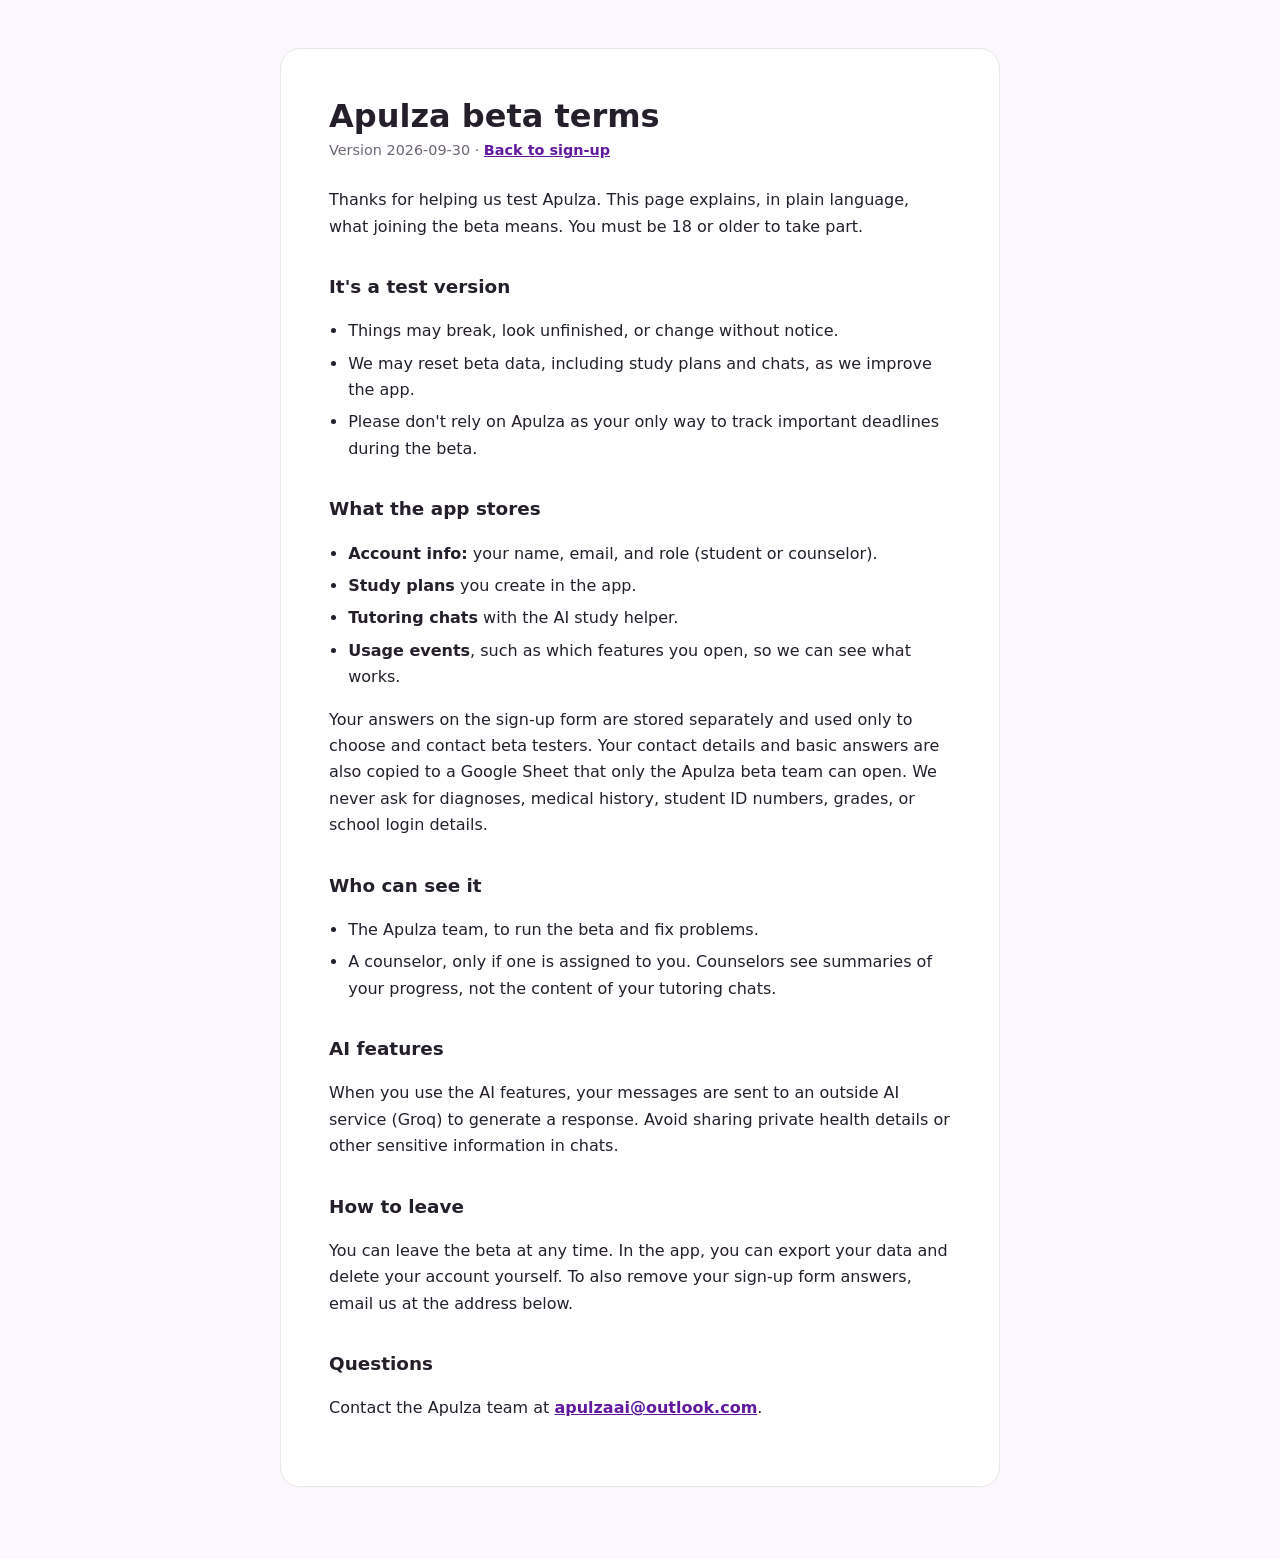
==== public/beta-terms.html @ bb0e5d24 "Added beta tester sign-up with D1 storage and Google Sheet sync" ====
<!doctype html>
<html lang="en">
  <head>
    <meta charset="UTF-8" />
    <meta name="viewport" content="width=device-width, initial-scale=1.0" />
    <title>Apulza Beta Terms</title>
    <meta name="description" content="What to expect, what we store, and how to leave the Apulza beta." />
    <style>
      :root {
        --bg: #fbf7ff;
        --surface: #ffffff;
        --text: #241f2b;
        --muted: #6e6676;
        --border: #ece6e0;
        --primary: #611a9f;
        color-scheme: light dark;
      }
      @media (prefers-color-scheme: dark) {
        :root {
          --bg: #19151e;
          --surface: #221c27;
          --text: #f1ebf4;
          --muted: #b7adbd;
          --border: #3a3140;
          --primary: #cfa6ec;
        }
      }
      * { box-sizing: border-box; }
      body {
        margin: 0;
        background: var(--bg);
        color: var(--text);
        font: 16px/1.65 system-ui, -apple-system, "Segoe UI", sans-serif;
      }
      main {
        width: min(720px, calc(100% - 32px));
        margin: 48px auto 72px;
        border: 1px solid var(--border);
        border-radius: 20px;
        padding: clamp(24px, 5vw, 48px);
        background: var(--surface);
      }
      h1 { margin: 0 0 4px; font-size: 2rem; line-height: 1.2; }
      h2 { margin: 32px 0 8px; font-size: 1.15rem; }
      p, li { color: var(--text); }
      ul { padding-left: 1.2em; }
      li + li { margin-top: 6px; }
      a { color: var(--primary); font-weight: 600; }
      .meta { margin: 0 0 24px; color: var(--muted); font-size: 0.9rem; }
    </style>
  </head>
  <body>
    <main>
      <h1>Apulza beta terms</h1>
      <p class="meta">Version 2026-09-30 · <a href="/#beta">Back to sign-up</a></p>

      <p>
        Thanks for helping us test Apulza. This page explains, in plain language, what joining the
        beta means. You must be 18 or older to take part.
      </p>

      <h2>It's a test version</h2>
      <ul>
        <li>Things may break, look unfinished, or change without notice.</li>
        <li>We may reset beta data, including study plans and chats, as we improve the app.</li>
        <li>Please don't rely on Apulza as your only way to track important deadlines during the beta.</li>
      </ul>

      <h2>What the app stores</h2>
      <ul>
        <li><strong>Account info:</strong> your name, email, and role (student or counselor).</li>
        <li><strong>Study plans</strong> you create in the app.</li>
        <li><strong>Tutoring chats</strong> with the AI study helper.</li>
        <li><strong>Usage events</strong>, such as which features you open, so we can see what works.</li>
      </ul>
      <p>
        Your answers on the sign-up form are stored separately and used only to choose and contact
        beta testers. Your contact details and basic answers are also copied to a Google Sheet that
        only the Apulza beta team can open. We never ask for diagnoses, medical history, student ID
        numbers, grades, or school login details.
      </p>

      <h2>Who can see it</h2>
      <ul>
        <li>The Apulza team, to run the beta and fix problems.</li>
        <li>
          A counselor, only if one is assigned to you. Counselors see summaries of your progress,
          not the content of your tutoring chats.
        </li>
      </ul>

      <h2>AI features</h2>
      <p>
        When you use the AI features, your messages are sent to an outside AI service (Groq) to
        generate a response. Avoid sharing private health details or other sensitive information
        in chats.
      </p>

      <h2>How to leave</h2>
      <p>
        You can leave the beta at any time. In the app, you can export your data and delete your
        account yourself. To also remove your sign-up form answers, email us at the address below.
      </p>

      <h2>Questions</h2>
      <p>
        Contact the Apulza team at <a href="mailto:apulzaai@outlook.com">apulzaai@outlook.com</a>.
      </p>
    </main>
  </body>
</html>
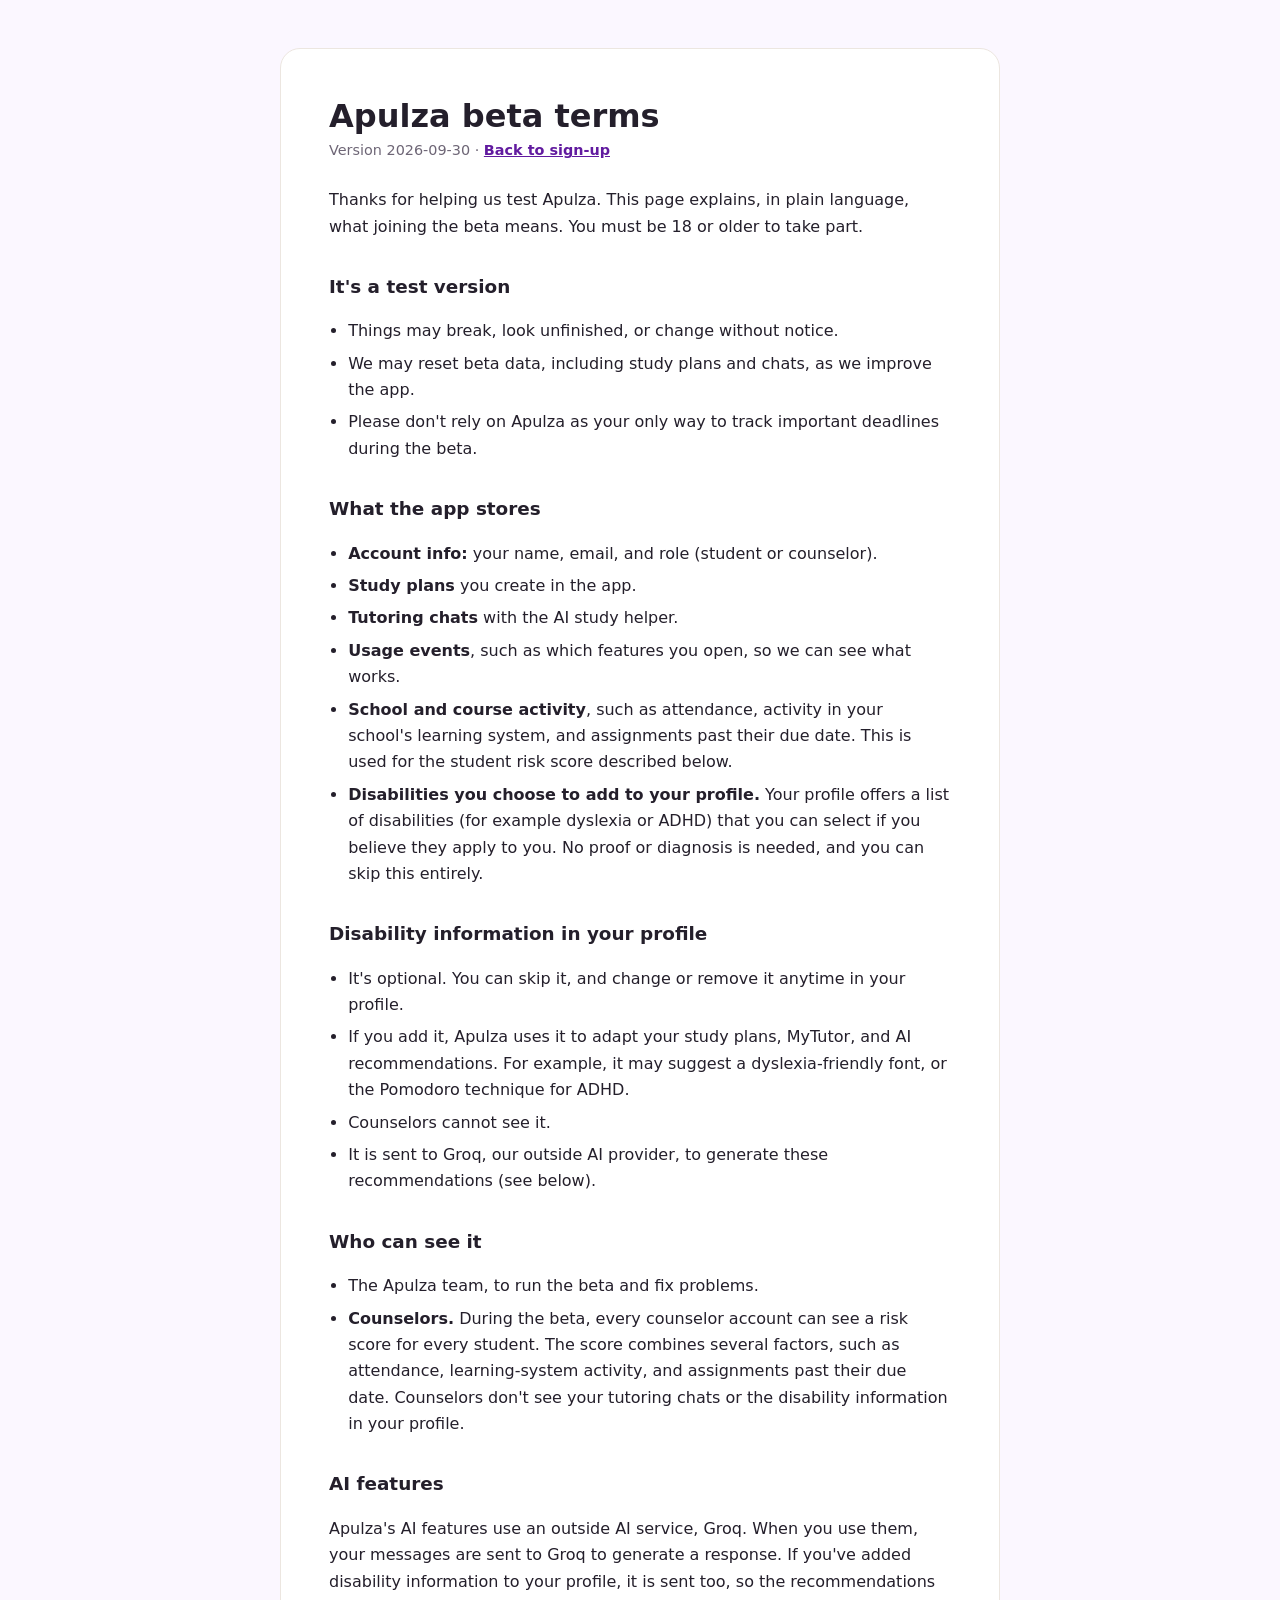
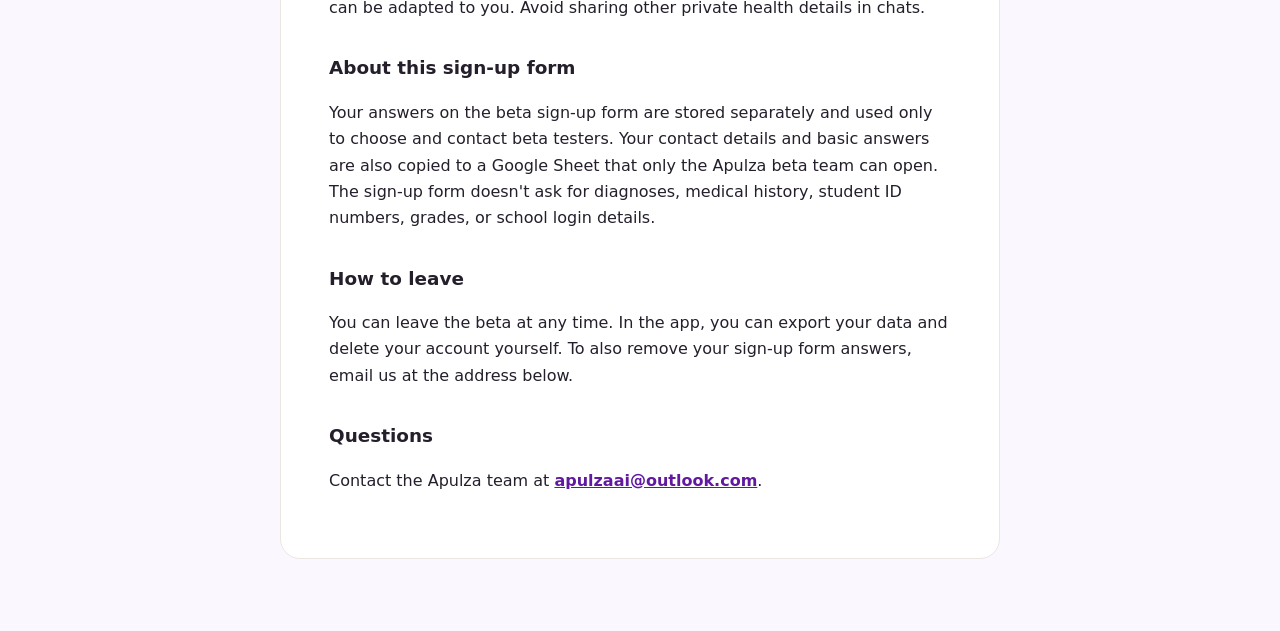
==== commit d8eadd36: "corrected beta terms: profile disability data, counselor risk scores, Groq" ====
--- a/public/beta-terms.html
+++ b/public/beta-terms.html
@@ -72,28 +72,54 @@
         <li><strong>Study plans</strong> you create in the app.</li>
         <li><strong>Tutoring chats</strong> with the AI study helper.</li>
         <li><strong>Usage events</strong>, such as which features you open, so we can see what works.</li>
+        <li>
+          <strong>School and course activity</strong>, such as attendance, activity in your school's
+          learning system, and assignments past their due date. This is used for the student risk
+          score described below.
+        </li>
+        <li>
+          <strong>Disabilities you choose to add to your profile.</strong> Your profile offers a list
+          of disabilities (for example dyslexia or ADHD) that you can select if you believe they apply
+          to you. No proof or diagnosis is needed, and you can skip this entirely.
+        </li>
       </ul>
-      <p>
-        Your answers on the sign-up form are stored separately and used only to choose and contact
-        beta testers. Your contact details and basic answers are also copied to a Google Sheet that
-        only the Apulza beta team can open. We never ask for diagnoses, medical history, student ID
-        numbers, grades, or school login details.
-      </p>
+
+      <h2>Disability information in your profile</h2>
+      <ul>
+        <li>It's optional. You can skip it, and change or remove it anytime in your profile.</li>
+        <li>
+          If you add it, Apulza uses it to adapt your study plans, MyTutor, and AI recommendations.
+          For example, it may suggest a dyslexia-friendly font, or the Pomodoro technique for ADHD.
+        </li>
+        <li>Counselors cannot see it.</li>
+        <li>It is sent to Groq, our outside AI provider, to generate these recommendations (see below).</li>
+      </ul>
 
       <h2>Who can see it</h2>
       <ul>
         <li>The Apulza team, to run the beta and fix problems.</li>
         <li>
-          A counselor, only if one is assigned to you. Counselors see summaries of your progress,
-          not the content of your tutoring chats.
+          <strong>Counselors.</strong> During the beta, every counselor account can see a risk score
+          for every student. The score combines several factors, such as attendance, learning-system
+          activity, and assignments past their due date. Counselors don't see your tutoring chats or
+          the disability information in your profile.
         </li>
       </ul>
 
       <h2>AI features</h2>
       <p>
-        When you use the AI features, your messages are sent to an outside AI service (Groq) to
-        generate a response. Avoid sharing private health details or other sensitive information
-        in chats.
+        Apulza's AI features use an outside AI service, Groq. When you use them, your messages are
+        sent to Groq to generate a response. If you've added disability information to your
+        profile, it is sent too, so the recommendations can be adapted to you. Avoid sharing other
+        private health details in chats.
+      </p>
+
+      <h2>About this sign-up form</h2>
+      <p>
+        Your answers on the beta sign-up form are stored separately and used only to choose and
+        contact beta testers. Your contact details and basic answers are also copied to a Google
+        Sheet that only the Apulza beta team can open. The sign-up form doesn't ask for diagnoses,
+        medical history, student ID numbers, grades, or school login details.
       </p>
 
       <h2>How to leave</h2>
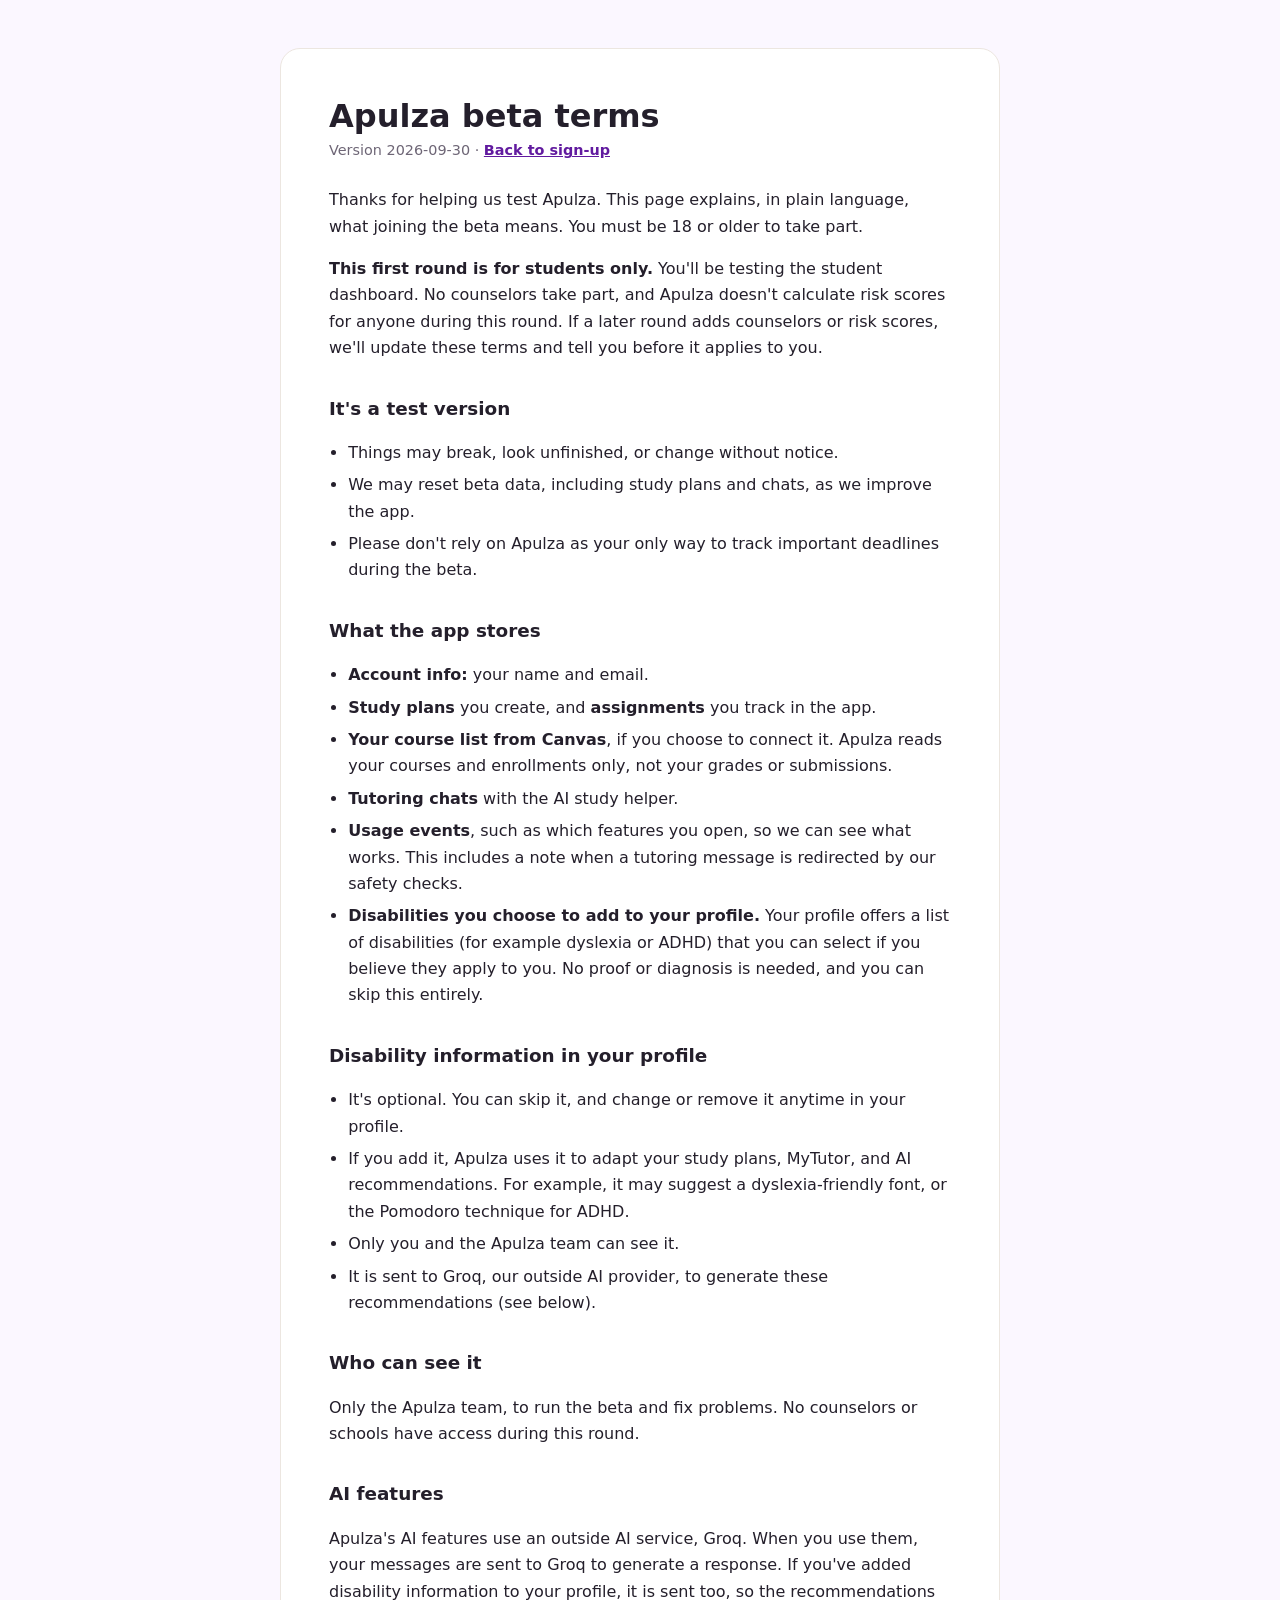
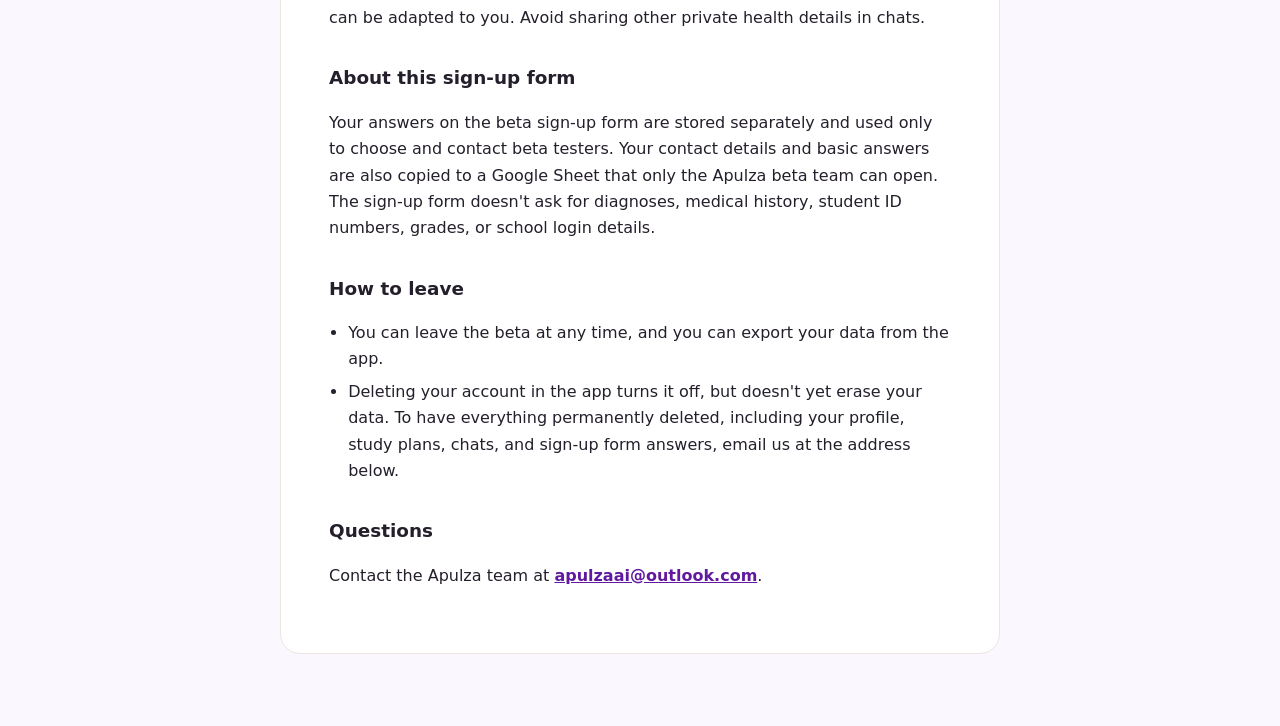
==== commit 66d24ee1: "Beta round 1 student-only with no risk scoring" ====
--- a/public/beta-terms.html
+++ b/public/beta-terms.html
@@ -58,6 +58,12 @@
         Thanks for helping us test Apulza. This page explains, in plain language, what joining the
         beta means. You must be 18 or older to take part.
       </p>
+      <p>
+        <strong>This first round is for students only.</strong> You'll be testing the student
+        dashboard. No counselors take part, and Apulza doesn't calculate risk scores for anyone
+        during this round. If a later round adds counselors or risk scores, we'll update these terms
+        and tell you before it applies to you.
+      </p>
 
       <h2>It's a test version</h2>
       <ul>
@@ -68,14 +74,16 @@
 
       <h2>What the app stores</h2>
       <ul>
-        <li><strong>Account info:</strong> your name, email, and role (student or counselor).</li>
-        <li><strong>Study plans</strong> you create in the app.</li>
+        <li><strong>Account info:</strong> your name and email.</li>
+        <li><strong>Study plans</strong> you create, and <strong>assignments</strong> you track in the app.</li>
+        <li>
+          <strong>Your course list from Canvas</strong>, if you choose to connect it. Apulza reads
+          your courses and enrollments only, not your grades or submissions.
+        </li>
         <li><strong>Tutoring chats</strong> with the AI study helper.</li>
-        <li><strong>Usage events</strong>, such as which features you open, so we can see what works.</li>
         <li>
-          <strong>School and course activity</strong>, such as attendance, activity in your school's
-          learning system, and assignments past their due date. This is used for the student risk
-          score described below.
+          <strong>Usage events</strong>, such as which features you open, so we can see what works.
+          This includes a note when a tutoring message is redirected by our safety checks.
         </li>
         <li>
           <strong>Disabilities you choose to add to your profile.</strong> Your profile offers a list
@@ -91,20 +99,15 @@
           If you add it, Apulza uses it to adapt your study plans, MyTutor, and AI recommendations.
           For example, it may suggest a dyslexia-friendly font, or the Pomodoro technique for ADHD.
         </li>
-        <li>Counselors cannot see it.</li>
+        <li>Only you and the Apulza team can see it.</li>
         <li>It is sent to Groq, our outside AI provider, to generate these recommendations (see below).</li>
       </ul>
 
       <h2>Who can see it</h2>
-      <ul>
-        <li>The Apulza team, to run the beta and fix problems.</li>
-        <li>
-          <strong>Counselors.</strong> During the beta, every counselor account can see a risk score
-          for every student. The score combines several factors, such as attendance, learning-system
-          activity, and assignments past their due date. Counselors don't see your tutoring chats or
-          the disability information in your profile.
-        </li>
-      </ul>
+      <p>
+        Only the Apulza team, to run the beta and fix problems. No counselors or schools have access
+        during this round.
+      </p>
 
       <h2>AI features</h2>
       <p>
@@ -123,10 +126,14 @@
       </p>
 
       <h2>How to leave</h2>
-      <p>
-        You can leave the beta at any time. In the app, you can export your data and delete your
-        account yourself. To also remove your sign-up form answers, email us at the address below.
-      </p>
+      <ul>
+        <li>You can leave the beta at any time, and you can export your data from the app.</li>
+        <li>
+          Deleting your account in the app turns it off, but doesn't yet erase your data. To have
+          everything permanently deleted, including your profile, study plans, chats, and sign-up
+          form answers, email us at the address below.
+        </li>
+      </ul>
 
       <h2>Questions</h2>
       <p>
